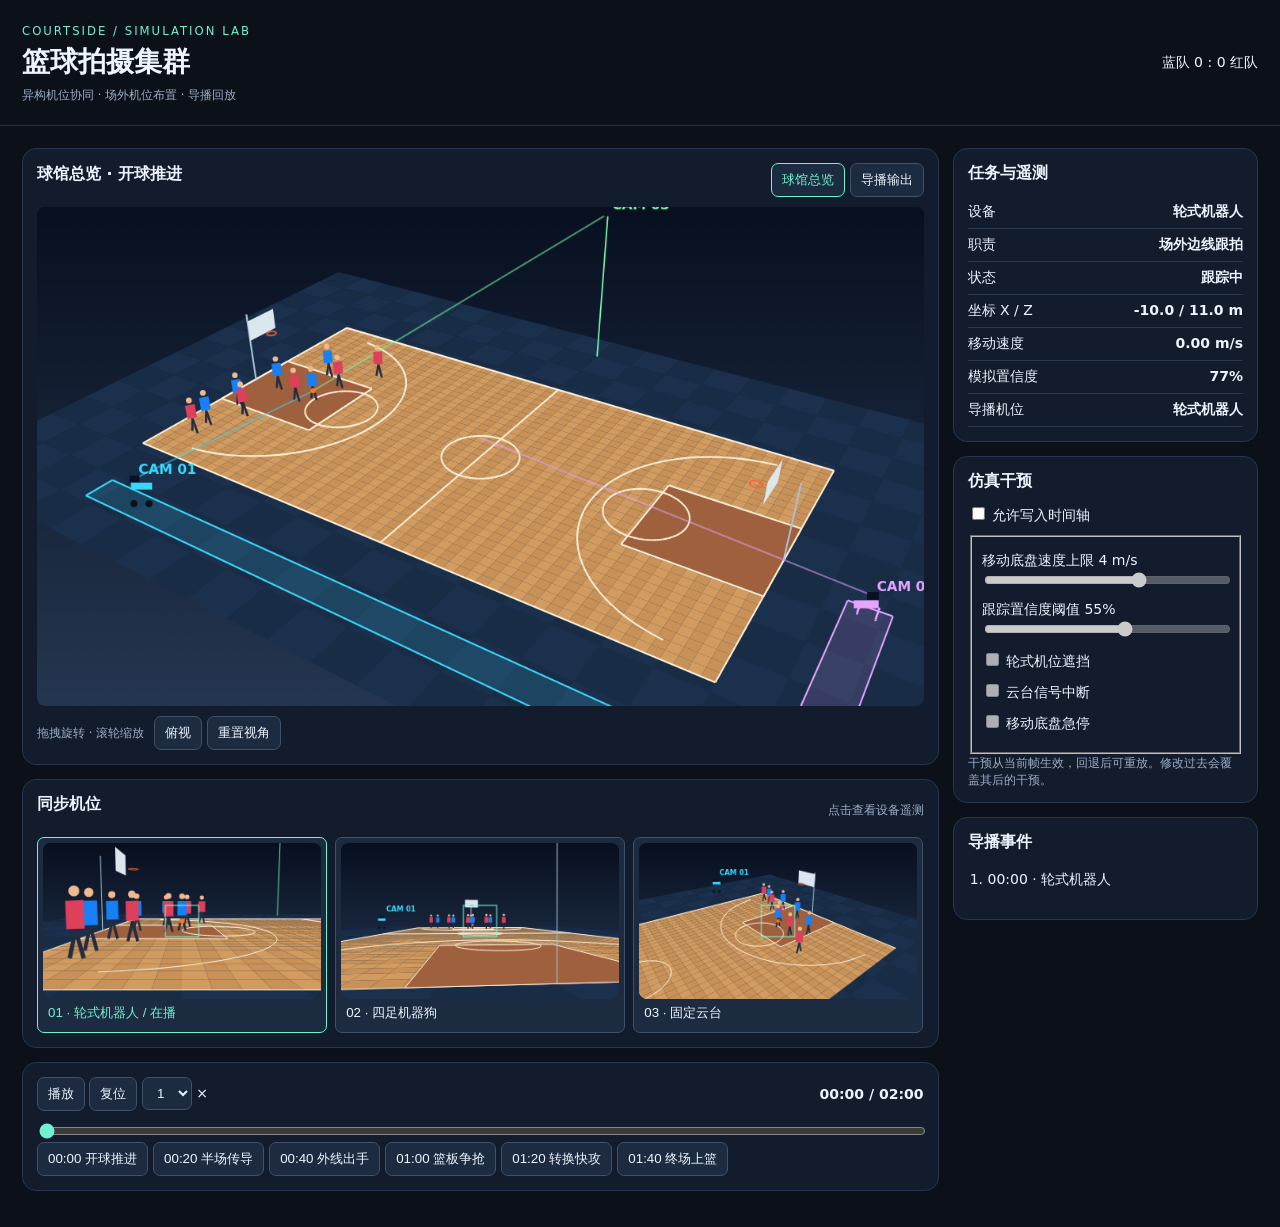
==== index.html @ 06272436 "Add basketball camera cluster simulation" ====
<!doctype html><html lang="zh-CN"><meta charset="utf-8"><meta name="viewport" content="width=device-width,initial-scale=1"><title>COURTSIDE · 篮球拍摄集群</title>
<style>
*{box-sizing:border-box}body{margin:0;background:#0b1019;color:#edf3ff;font:14px system-ui}header,main{max-width:1510px;margin:auto;padding:22px}header{display:flex;justify-content:space-between;align-items:center;border-bottom:1px solid #263247}small,.muted{color:#9baec7}h1{margin:5px 0;font-size:28px}h2{font-size:16px;margin:0 0 12px}.accent{color:#6ef2cf;letter-spacing:2px}.layout{display:grid;grid-template-columns:minmax(0,3fr) minmax(260px,1fr);gap:14px}.panel{background:#121c2c;border:1px solid #263650;border-radius:14px;padding:14px;margin-bottom:14px}.bar{display:flex;gap:8px;align-items:center;flex-wrap:wrap;justify-content:space-between;margin-bottom:10px}button,select{background:#1d2b40;color:#eef5ff;border:1px solid #40516a;border-radius:7px;padding:7px 10px;cursor:pointer}button.on{border-color:#6ef2cf;color:#6ef2cf}canvas{width:100%;display:block;background:#0d1523;border-radius:8px;aspect-ratio:16/9}#feeds{display:grid;grid-template-columns:repeat(3,1fr);gap:8px}#feeds button{text-align:left;padding:5px}#feeds span{display:block;padding:5px}input[type=range]{width:100%;accent-color:#6ef2cf}label{display:block;margin:10px 0}.metric{display:flex;justify-content:space-between;padding:7px 0;border-bottom:1px solid #29394f}#events{display:flex;flex-wrap:wrap;gap:5px}#log{max-height:200px;overflow:auto;padding-left:20px;line-height:1.75}@media(max-width:800px){.layout{grid-template-columns:1fr}header,main{padding:12px}}
#scene.orbit{cursor:grab;touch-action:none}#scene.orbit.dragging{cursor:grabbing}#orbitTools{margin-top:10px}#orbitTools small{margin-right:10px}</style>
<header><div><small class="accent">COURTSIDE / SIMULATION LAB</small><h1>篮球拍摄集群</h1><small>异构机位协同 · 场外机位布置 · 导播回放</small></div><div id="score"></div></header>
<main class="layout"><section>
<div class="panel"><div class="bar"><h2 id="viewTitle">球馆总览</h2><div><button id="wide" class="on">球馆总览</button> <button id="program">导播输出</button></div></div><canvas id="scene" width="1120" height="630" aria-label="球馆三维视图，方向键旋转，加减键缩放" tabindex="0"></canvas><div id="orbitTools"><small>拖拽旋转 · 滚轮缩放</small><button id="topView">俯视</button> <button id="resetView">重置视角</button></div></div>
<div class="panel"><div class="bar"><h2>同步机位</h2><small>点击查看设备遥测</small></div><div id="feeds"></div></div>
<div class="panel"><div class="bar"><div><button id="play">播放</button> <button id="reset">复位</button> <select id="speed" aria-label="播放速度"><option>1</option><option>2</option><option>4</option></select> ×</div><strong id="clock"></strong></div><input id="seek" aria-label="回放时间轴" type="range" min="0" max="3600" value="0"><div id="events"></div></div>
</section><aside>
<div class="panel"><h2>任务与遥测</h2><div id="telemetry"></div></div>
<div class="panel"><h2>仿真干预</h2><label><input id="edit" type="checkbox"> 允许写入时间轴</label><fieldset id="controls" disabled><label>移动底盘速度上限 <output id="speedVal"></output><input id="limit" type="range" min="0.5" max="6" step="0.5" value="4"></label><label>跟踪置信度阈值 <output id="thresholdVal"></output><input id="threshold" type="range" min="0" max="0.95" step="0.05" value="0.55"></label><label><input id="occlusion" type="checkbox"> 轮式机位遮挡</label><label><input id="offline" type="checkbox"> 云台信号中断</label><label><input id="stop" type="checkbox"> 移动底盘急停</label></fieldset><small>干预从当前帧生效，回退后可重放。修改过去会覆盖其后的干预。</small></div>
<div class="panel"><h2>导播事件</h2><ol id="log"></ol></div>
</aside></main><script src="sim.js"></script></html>
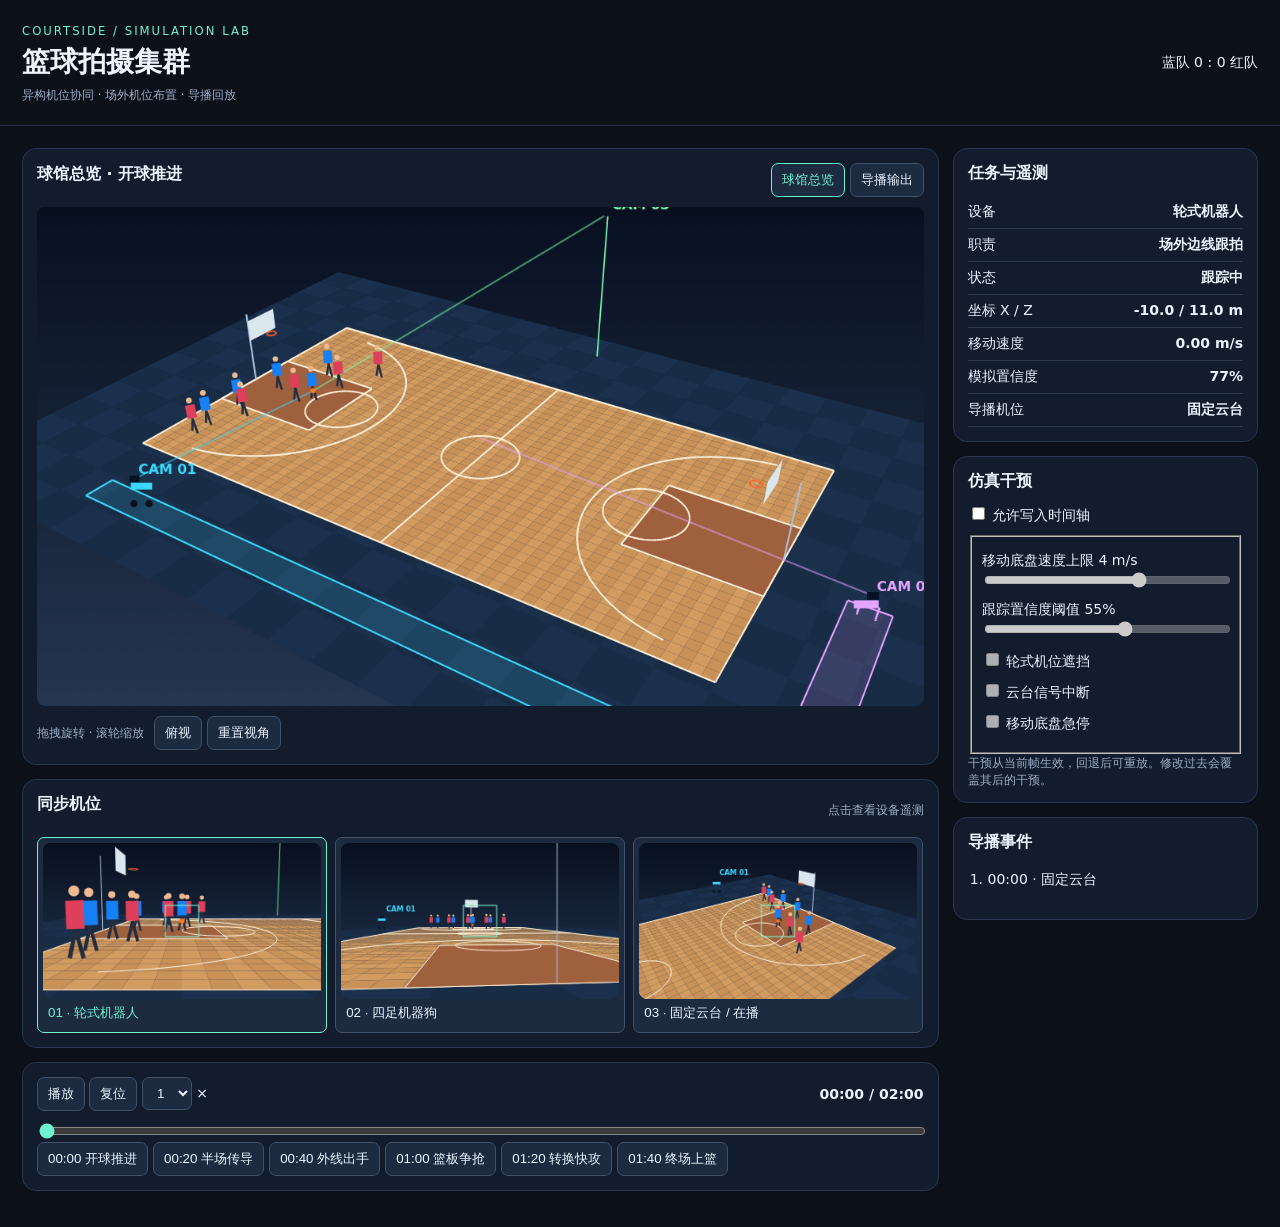
==== commit 1ddcdd80: "Refresh cached simulation script for Pages visitors" ====
--- a/index.html
+++ b/index.html
@@ -11,4 +11,4 @@
 <div class="panel"><h2>任务与遥测</h2><div id="telemetry"></div></div>
 <div class="panel"><h2>仿真干预</h2><label><input id="edit" type="checkbox"> 允许写入时间轴</label><fieldset id="controls" disabled><label>移动底盘速度上限 <output id="speedVal"></output><input id="limit" type="range" min="0.5" max="6" step="0.5" value="4"></label><label>跟踪置信度阈值 <output id="thresholdVal"></output><input id="threshold" type="range" min="0" max="0.95" step="0.05" value="0.55"></label><label><input id="occlusion" type="checkbox"> 轮式机位遮挡</label><label><input id="offline" type="checkbox"> 云台信号中断</label><label><input id="stop" type="checkbox"> 移动底盘急停</label></fieldset><small>干预从当前帧生效，回退后可重放。修改过去会覆盖其后的干预。</small></div>
 <div class="panel"><h2>导播事件</h2><ol id="log"></ol></div>
-</aside></main><script src="sim.js"></script></html>
+</aside></main><script src="sim.js?v=20261111-ptz"></script></html>
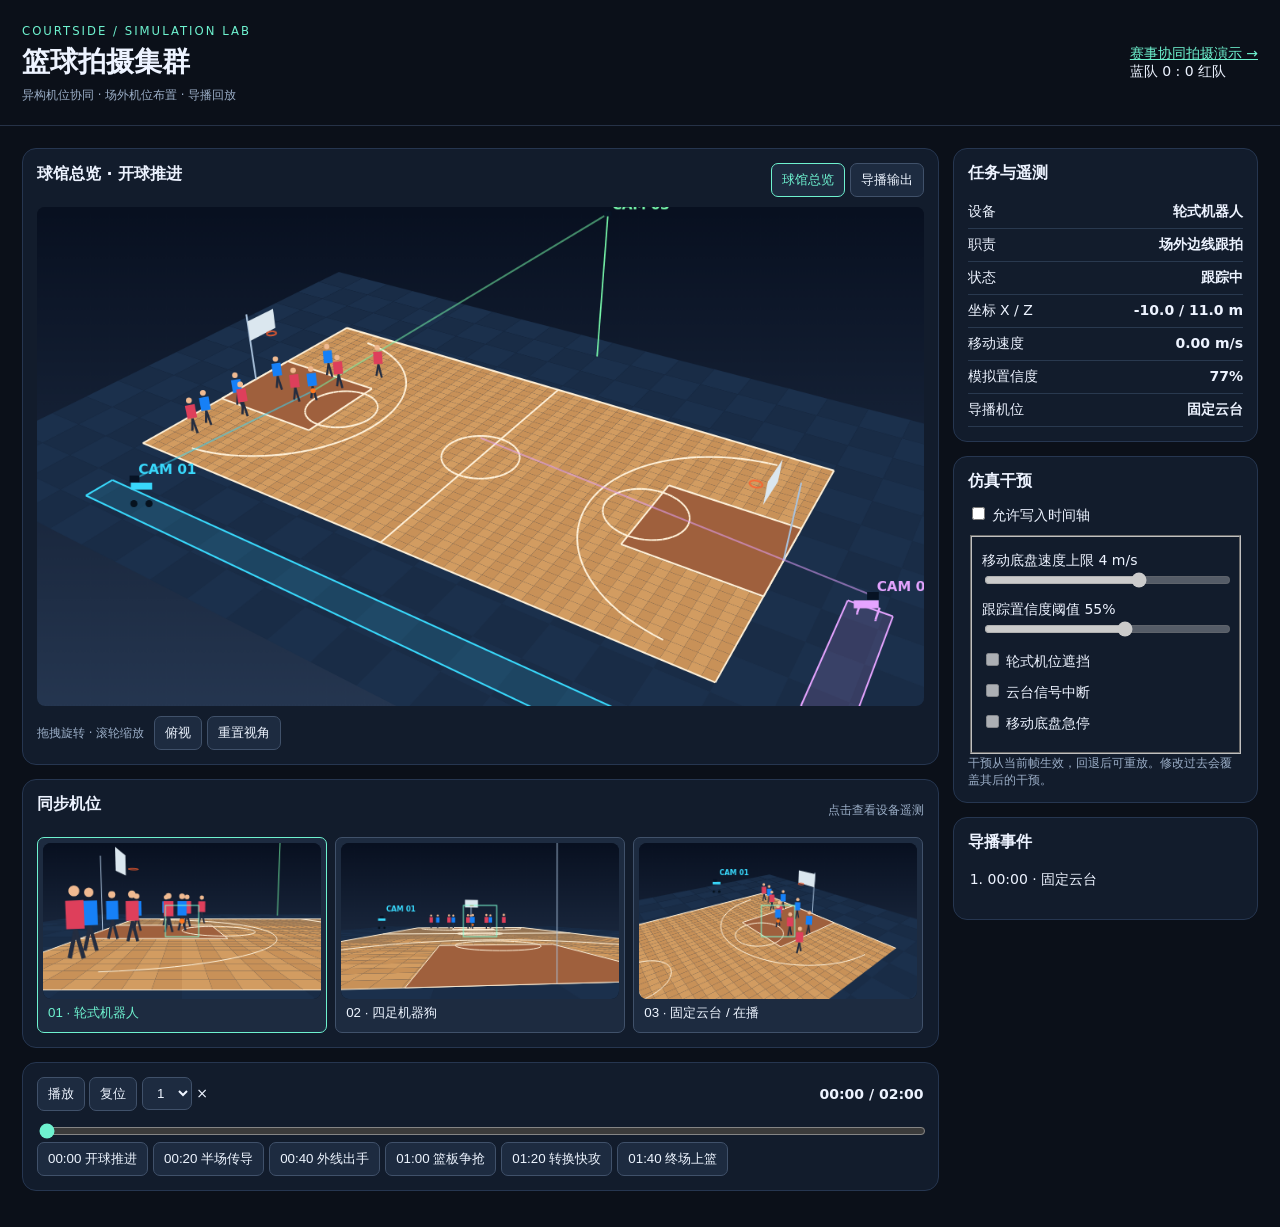
==== commit c6cbe5b9: "Add sports camera coordination demo" ====
--- a/index.html
+++ b/index.html
@@ -2,7 +2,7 @@
 <style>
 *{box-sizing:border-box}body{margin:0;background:#0b1019;color:#edf3ff;font:14px system-ui}header,main{max-width:1510px;margin:auto;padding:22px}header{display:flex;justify-content:space-between;align-items:center;border-bottom:1px solid #263247}small,.muted{color:#9baec7}h1{margin:5px 0;font-size:28px}h2{font-size:16px;margin:0 0 12px}.accent{color:#6ef2cf;letter-spacing:2px}.layout{display:grid;grid-template-columns:minmax(0,3fr) minmax(260px,1fr);gap:14px}.panel{background:#121c2c;border:1px solid #263650;border-radius:14px;padding:14px;margin-bottom:14px}.bar{display:flex;gap:8px;align-items:center;flex-wrap:wrap;justify-content:space-between;margin-bottom:10px}button,select{background:#1d2b40;color:#eef5ff;border:1px solid #40516a;border-radius:7px;padding:7px 10px;cursor:pointer}button.on{border-color:#6ef2cf;color:#6ef2cf}canvas{width:100%;display:block;background:#0d1523;border-radius:8px;aspect-ratio:16/9}#feeds{display:grid;grid-template-columns:repeat(3,1fr);gap:8px}#feeds button{text-align:left;padding:5px}#feeds span{display:block;padding:5px}input[type=range]{width:100%;accent-color:#6ef2cf}label{display:block;margin:10px 0}.metric{display:flex;justify-content:space-between;padding:7px 0;border-bottom:1px solid #29394f}#events{display:flex;flex-wrap:wrap;gap:5px}#log{max-height:200px;overflow:auto;padding-left:20px;line-height:1.75}@media(max-width:800px){.layout{grid-template-columns:1fr}header,main{padding:12px}}
 #scene.orbit{cursor:grab;touch-action:none}#scene.orbit.dragging{cursor:grabbing}#orbitTools{margin-top:10px}#orbitTools small{margin-right:10px}</style>
-<header><div><small class="accent">COURTSIDE / SIMULATION LAB</small><h1>篮球拍摄集群</h1><small>异构机位协同 · 场外机位布置 · 导播回放</small></div><div id="score"></div></header>
+<header><div><small class="accent">COURTSIDE / SIMULATION LAB</small><h1>篮球拍摄集群</h1><small>异构机位协同 · 场外机位布置 · 导播回放</small></div><div><a href="coordination.html" style="color:#6ef2cf">赛事协同拍摄演示 →</a><div id="score"></div></div></header>
 <main class="layout"><section>
 <div class="panel"><div class="bar"><h2 id="viewTitle">球馆总览</h2><div><button id="wide" class="on">球馆总览</button> <button id="program">导播输出</button></div></div><canvas id="scene" width="1120" height="630" aria-label="球馆三维视图，方向键旋转，加减键缩放" tabindex="0"></canvas><div id="orbitTools"><small>拖拽旋转 · 滚轮缩放</small><button id="topView">俯视</button> <button id="resetView">重置视角</button></div></div>
 <div class="panel"><div class="bar"><h2>同步机位</h2><small>点击查看设备遥测</small></div><div id="feeds"></div></div>
@@ -11,4 +11,4 @@
 <div class="panel"><h2>任务与遥测</h2><div id="telemetry"></div></div>
 <div class="panel"><h2>仿真干预</h2><label><input id="edit" type="checkbox"> 允许写入时间轴</label><fieldset id="controls" disabled><label>移动底盘速度上限 <output id="speedVal"></output><input id="limit" type="range" min="0.5" max="6" step="0.5" value="4"></label><label>跟踪置信度阈值 <output id="thresholdVal"></output><input id="threshold" type="range" min="0" max="0.95" step="0.05" value="0.55"></label><label><input id="occlusion" type="checkbox"> 轮式机位遮挡</label><label><input id="offline" type="checkbox"> 云台信号中断</label><label><input id="stop" type="checkbox"> 移动底盘急停</label></fieldset><small>干预从当前帧生效，回退后可重放。修改过去会覆盖其后的干预。</small></div>
 <div class="panel"><h2>导播事件</h2><ol id="log"></ol></div>
-</aside></main><script src="sim.js?v=20261111-ptz"></script></html>
+</aside></main><script src="sim.js?v=coordination-1"></script></html>
